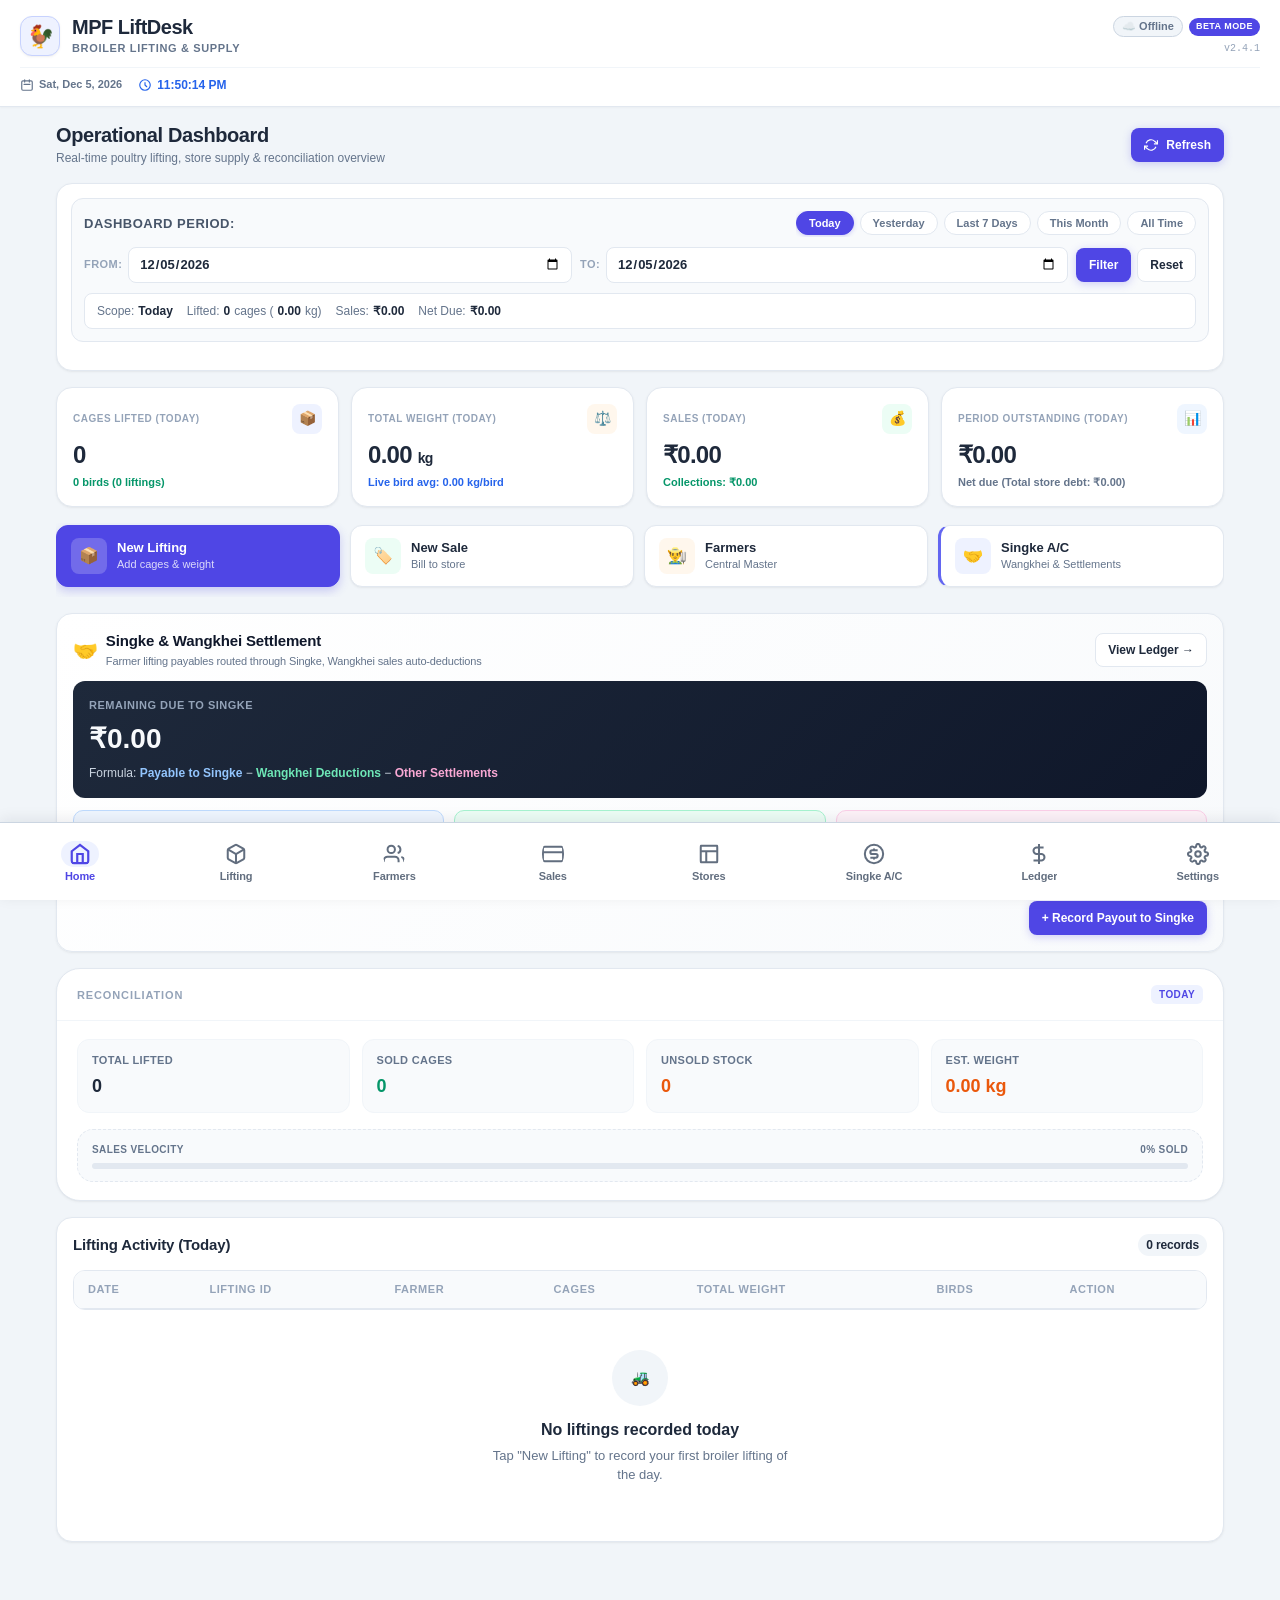
==== index.html @ c24f1e0a "Add web app entry point without changing LiftDesk UI" ====
<!DOCTYPE html>
<html lang="en">
<head>
  <meta charset="UTF-8">
  <meta name="viewport" content="width=device-width, initial-scale=1.0">
  <meta name="theme-color" content="#0f172a">
  <title>MPF LiftDesk</title>
  <meta http-equiv="refresh" content="0; url=app/src/main/assets/index.html">
  <script>
    window.location.replace('app/src/main/assets/index.html');
  </script>
</head>
<body>
  <noscript>
    <p><a href="app/src/main/assets/index.html">Open MPF LiftDesk</a></p>
  </noscript>
</body>
</html>
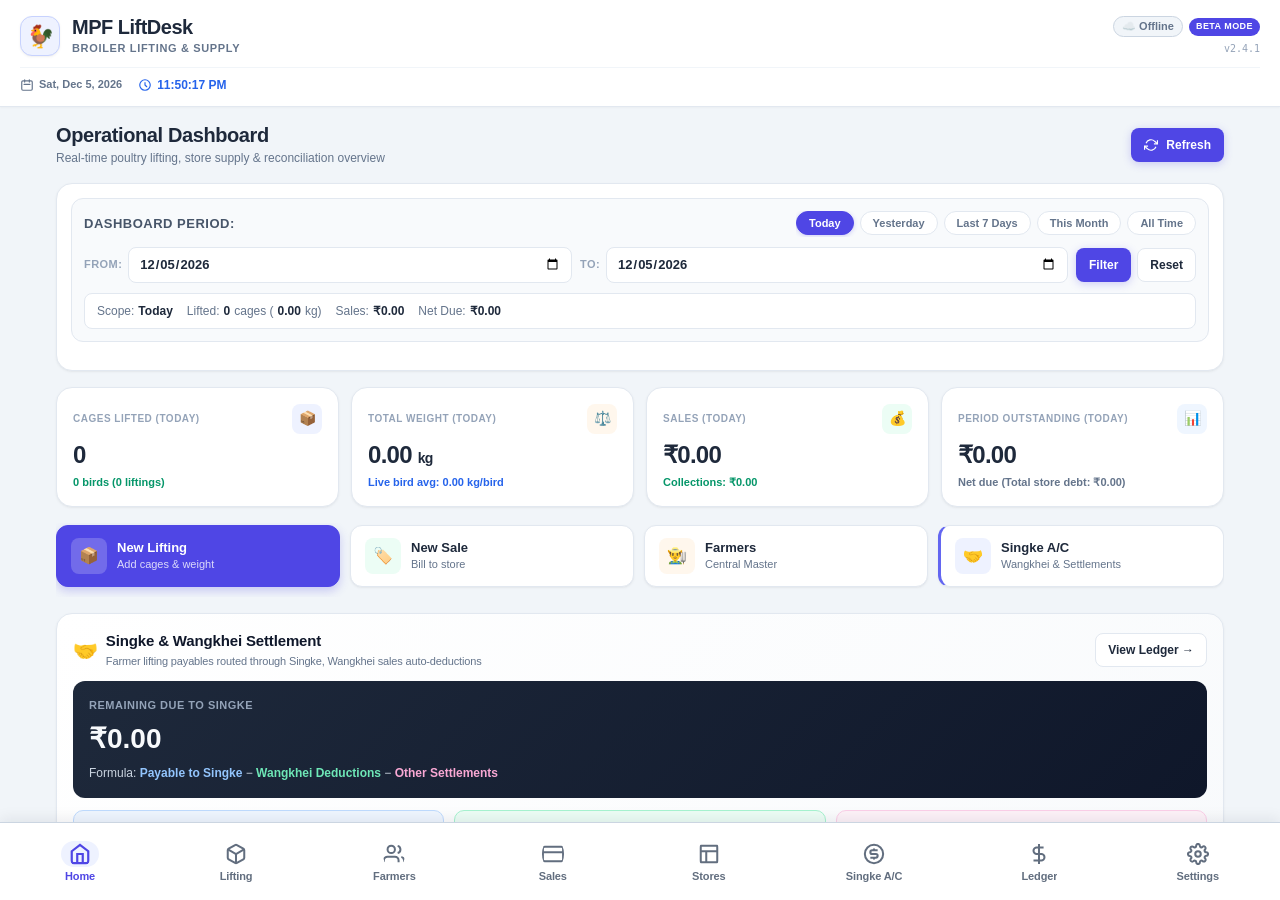
==== commit b357d0d7: "Add previous due payable option to Singke account web app" ====
--- a/index.html
+++ b/index.html
@@ -2,17 +2,160 @@
 <html lang="en">
 <head>
   <meta charset="UTF-8">
-  <meta name="viewport" content="width=device-width, initial-scale=1.0">
+  <meta name="viewport" content="width=device-width, initial-scale=1.0, maximum-scale=1.0, user-scalable=no">
   <meta name="theme-color" content="#0f172a">
   <title>MPF LiftDesk</title>
-  <meta http-equiv="refresh" content="0; url=app/src/main/assets/index.html">
-  <script>
-    window.location.replace('app/src/main/assets/index.html');
-  </script>
+  <style>
+    html, body { margin:0; padding:0; width:100%; height:100%; overflow:hidden; background:#f8fafc; }
+    #mpfAppFrame { width:100%; height:100%; border:0; display:block; }
+  </style>
 </head>
 <body>
-  <noscript>
-    <p><a href="app/src/main/assets/index.html">Open MPF LiftDesk</a></p>
-  </noscript>
+  <iframe id="mpfAppFrame" src="app/src/main/assets/index.html" title="MPF LiftDesk"></iframe>
+  <script>
+    (function () {
+      'use strict';
+
+      const STORAGE_KEY = 'mpf_singke_previous_due';
+      const frame = document.getElementById('mpfAppFrame');
+
+      function money(value) {
+        const n = parseFloat(value) || 0;
+        return n.toLocaleString('en-IN', { minimumFractionDigits: 2, maximumFractionDigits: 2 });
+      }
+
+      function getPreviousDue(win) {
+        const n = parseFloat(win.localStorage.getItem(STORAGE_KEY) || '0');
+        return Number.isFinite(n) ? n : 0;
+      }
+
+      function setPreviousDue(win, value) {
+        const n = Math.max(0, parseFloat(value) || 0);
+        win.localStorage.setItem(STORAGE_KEY, String(Math.round(n * 100) / 100));
+        return n;
+      }
+
+      function injectPreviousDueUI(win) {
+        const doc = win.document;
+        if (doc.getElementById('singkePreviousDueWebCard')) return;
+
+        const hero = doc.getElementById('singkeHeroRemainingDue');
+        if (!hero) return;
+
+        let targetCard = hero.closest('.card');
+        if (!targetCard) targetCard = hero.parentElement;
+        if (!targetCard || !targetCard.parentElement) return;
+
+        const card = doc.createElement('div');
+        card.id = 'singkePreviousDueWebCard';
+        card.className = 'card';
+        card.style.cssText = 'margin-bottom:16px;border:1px solid #BFDBFE;background:#EFF6FF;padding:14px;';
+        card.innerHTML = `
+          <div style="display:flex;justify-content:space-between;align-items:flex-start;gap:12px;flex-wrap:wrap;">
+            <div>
+              <div style="font-size:13px;font-weight:800;color:#1E3A8A;">Previous Due Payable to Singke</div>
+              <div style="font-size:11px;color:#475569;margin-top:2px;">Opening balance carried forward before current lifting transactions.</div>
+            </div>
+            <div style="font-size:20px;font-weight:900;color:#1E40AF;">₹<span id="singkePreviousDueDisplay">0.00</span></div>
+          </div>
+          <div style="display:flex;align-items:end;gap:8px;margin-top:12px;flex-wrap:wrap;">
+            <div style="flex:1;min-width:180px;">
+              <label for="singkePreviousDueInput" style="display:block;font-size:11px;font-weight:700;color:#475569;margin-bottom:4px;">Previous Due Amount (₹)</label>
+              <input id="singkePreviousDueInput" type="number" min="0" step="0.01" class="form-input" placeholder="0.00">
+            </div>
+            <button id="btnSaveSingkePreviousDue" type="button" class="btn btn-primary btn-sm">Save Previous Due</button>
+          </div>
+          <div style="font-size:11px;color:#64748B;margin-top:8px;">Remaining Due = Previous Due + Current Lifting Payable − Wangkhei Deductions − Other Settlements</div>
+        `;
+
+        targetCard.parentElement.insertBefore(card, targetCard);
+
+        const input = doc.getElementById('singkePreviousDueInput');
+        const display = doc.getElementById('singkePreviousDueDisplay');
+        const saveBtn = doc.getElementById('btnSaveSingkePreviousDue');
+        const current = getPreviousDue(win);
+        input.value = current ? current.toFixed(2) : '';
+        display.textContent = money(current);
+
+        saveBtn.addEventListener('click', async function () {
+          const value = setPreviousDue(win, input.value);
+          display.textContent = money(value);
+          if (win.Native && typeof win.Native.showToast === 'function') {
+            win.Native.showToast('Previous due to Singke saved.');
+          }
+          if (typeof win.navigateTo === 'function') {
+            win.navigateTo('viewSingkeAccount');
+          }
+        });
+      }
+
+      function patchDatabase(win) {
+        const db = win.liftDeskDB;
+        if (!db || db.__previousDuePatched || typeof db.getSingkeAccountSummary !== 'function') return false;
+
+        const originalSummary = db.getSingkeAccountSummary.bind(db);
+        db.getSingkeAccountSummary = async function (startDate, endDate) {
+          const summary = await originalSummary(startDate, endDate);
+          const previousDue = getPreviousDue(win);
+          const basePayable = summary.totalPayableToSingke !== undefined
+            ? (parseFloat(summary.totalPayableToSingke) || 0)
+            : (parseFloat(summary.totalLiftingAmount) || 0);
+          const deductions = parseFloat(summary.totalWangkheiDeductions !== undefined ? summary.totalWangkheiDeductions : summary.totalWangkheiSalesAmount) || 0;
+          const settlements = parseFloat(summary.totalOtherSettlements) || 0;
+          const totalPayable = previousDue + basePayable;
+          const remaining = totalPayable - deductions - settlements;
+
+          return Object.assign({}, summary, {
+            previousDueToSingke: Math.round(previousDue * 100) / 100,
+            currentLiftingPayableToSingke: Math.round(basePayable * 100) / 100,
+            totalPayableToSingke: Math.round(totalPayable * 100) / 100,
+            remainingDueToSingke: Math.round(remaining * 100) / 100
+          });
+        };
+
+        db.__previousDuePatched = true;
+        return true;
+      }
+
+      function refreshDashboardWidgets(win) {
+        const db = win.liftDeskDB;
+        if (!db || typeof db.getSingkeAccountSummary !== 'function') return;
+        db.getSingkeAccountSummary(null, null).then(function (summary) {
+          const doc = win.document;
+          const payable = doc.getElementById('dashSingkePayable');
+          const remaining = doc.getElementById('dashSingkeRemainingDue');
+          if (payable) payable.textContent = money(summary.totalPayableToSingke);
+          if (remaining) remaining.textContent = money(summary.remainingDueToSingke);
+        }).catch(function () {});
+      }
+
+      function initialize() {
+        const win = frame.contentWindow;
+        if (!win || !win.document) return;
+
+        let attempts = 0;
+        const timer = setInterval(function () {
+          attempts += 1;
+          const patched = patchDatabase(win);
+          injectPreviousDueUI(win);
+          if (patched) {
+            refreshDashboardWidgets(win);
+            if (typeof win.navigateTo === 'function') win.navigateTo('viewHome');
+          }
+          if ((patched && win.document.getElementById('singkePreviousDueWebCard')) || attempts > 80) {
+            clearInterval(timer);
+          }
+        }, 250);
+
+        const observer = new MutationObserver(function () {
+          injectPreviousDueUI(win);
+          refreshDashboardWidgets(win);
+        });
+        observer.observe(win.document.documentElement, { childList:true, subtree:true });
+      }
+
+      frame.addEventListener('load', initialize);
+    })();
+  </script>
 </body>
 </html>
